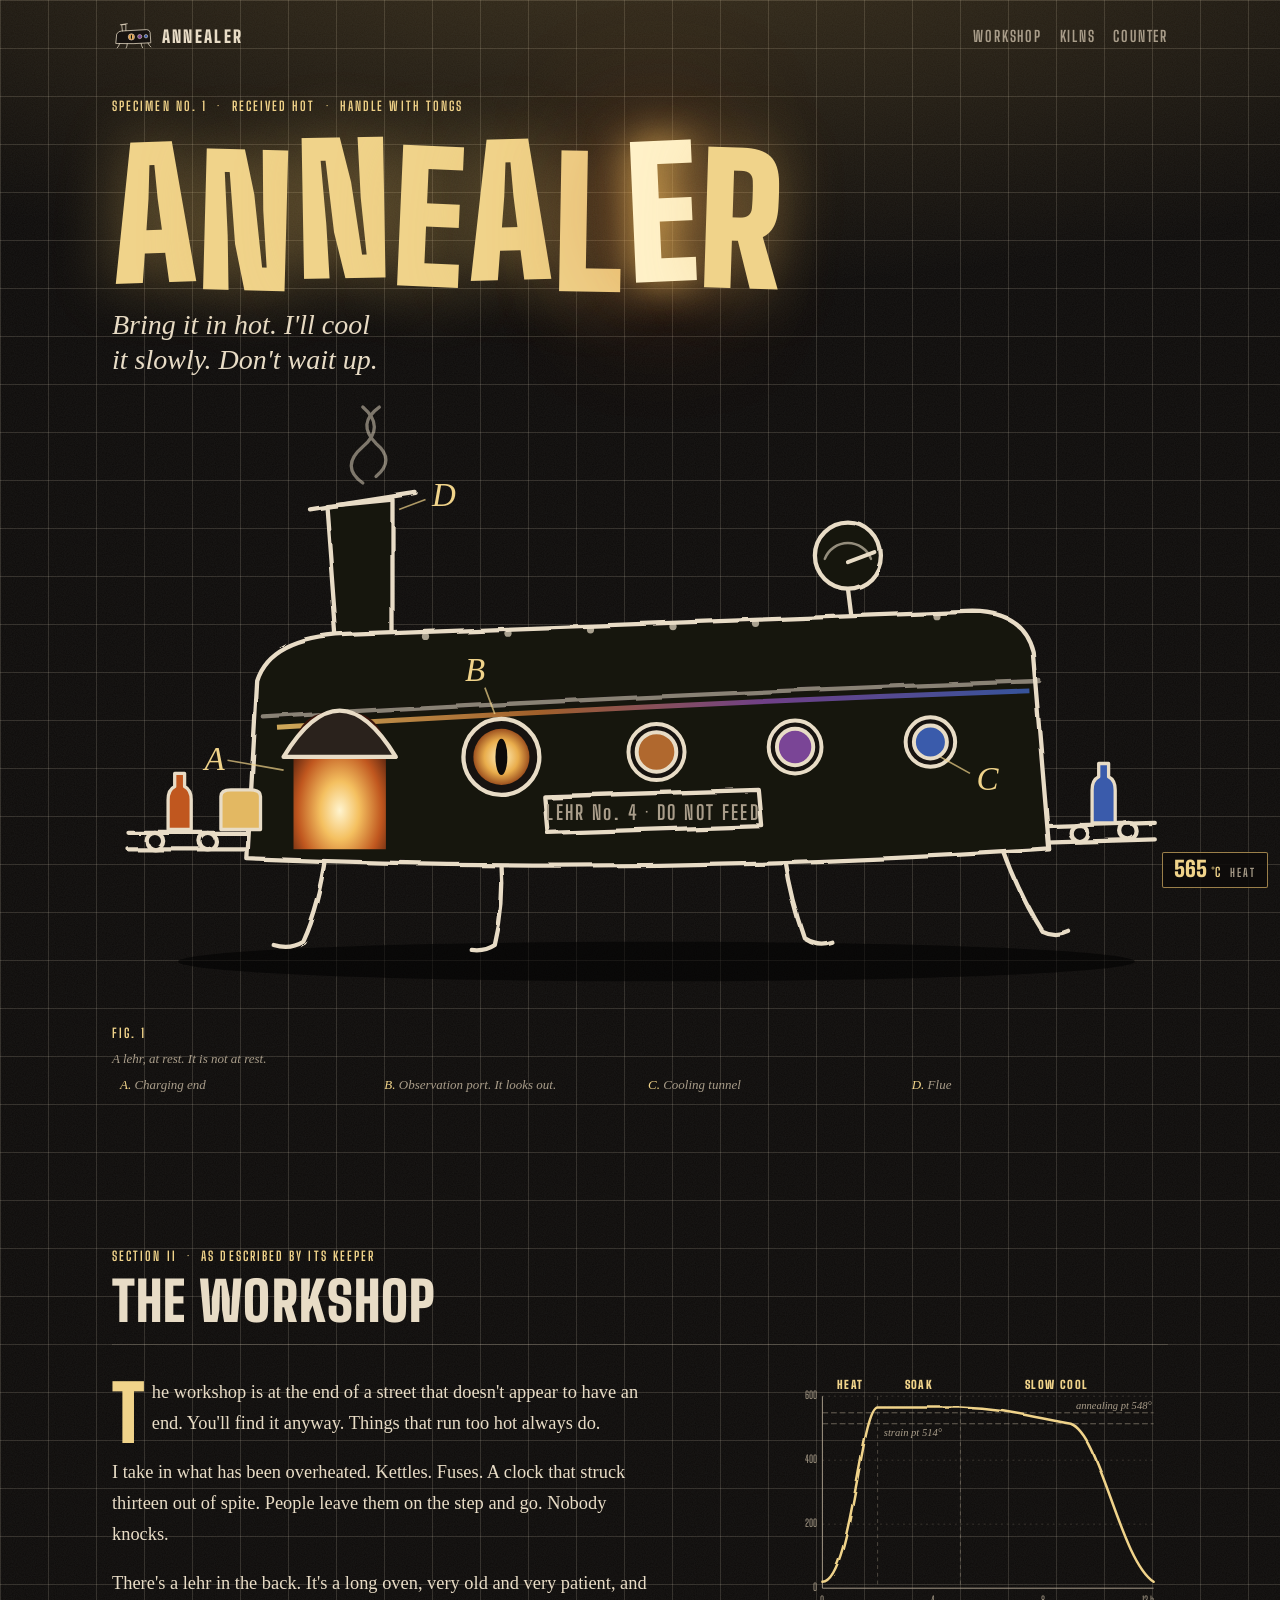
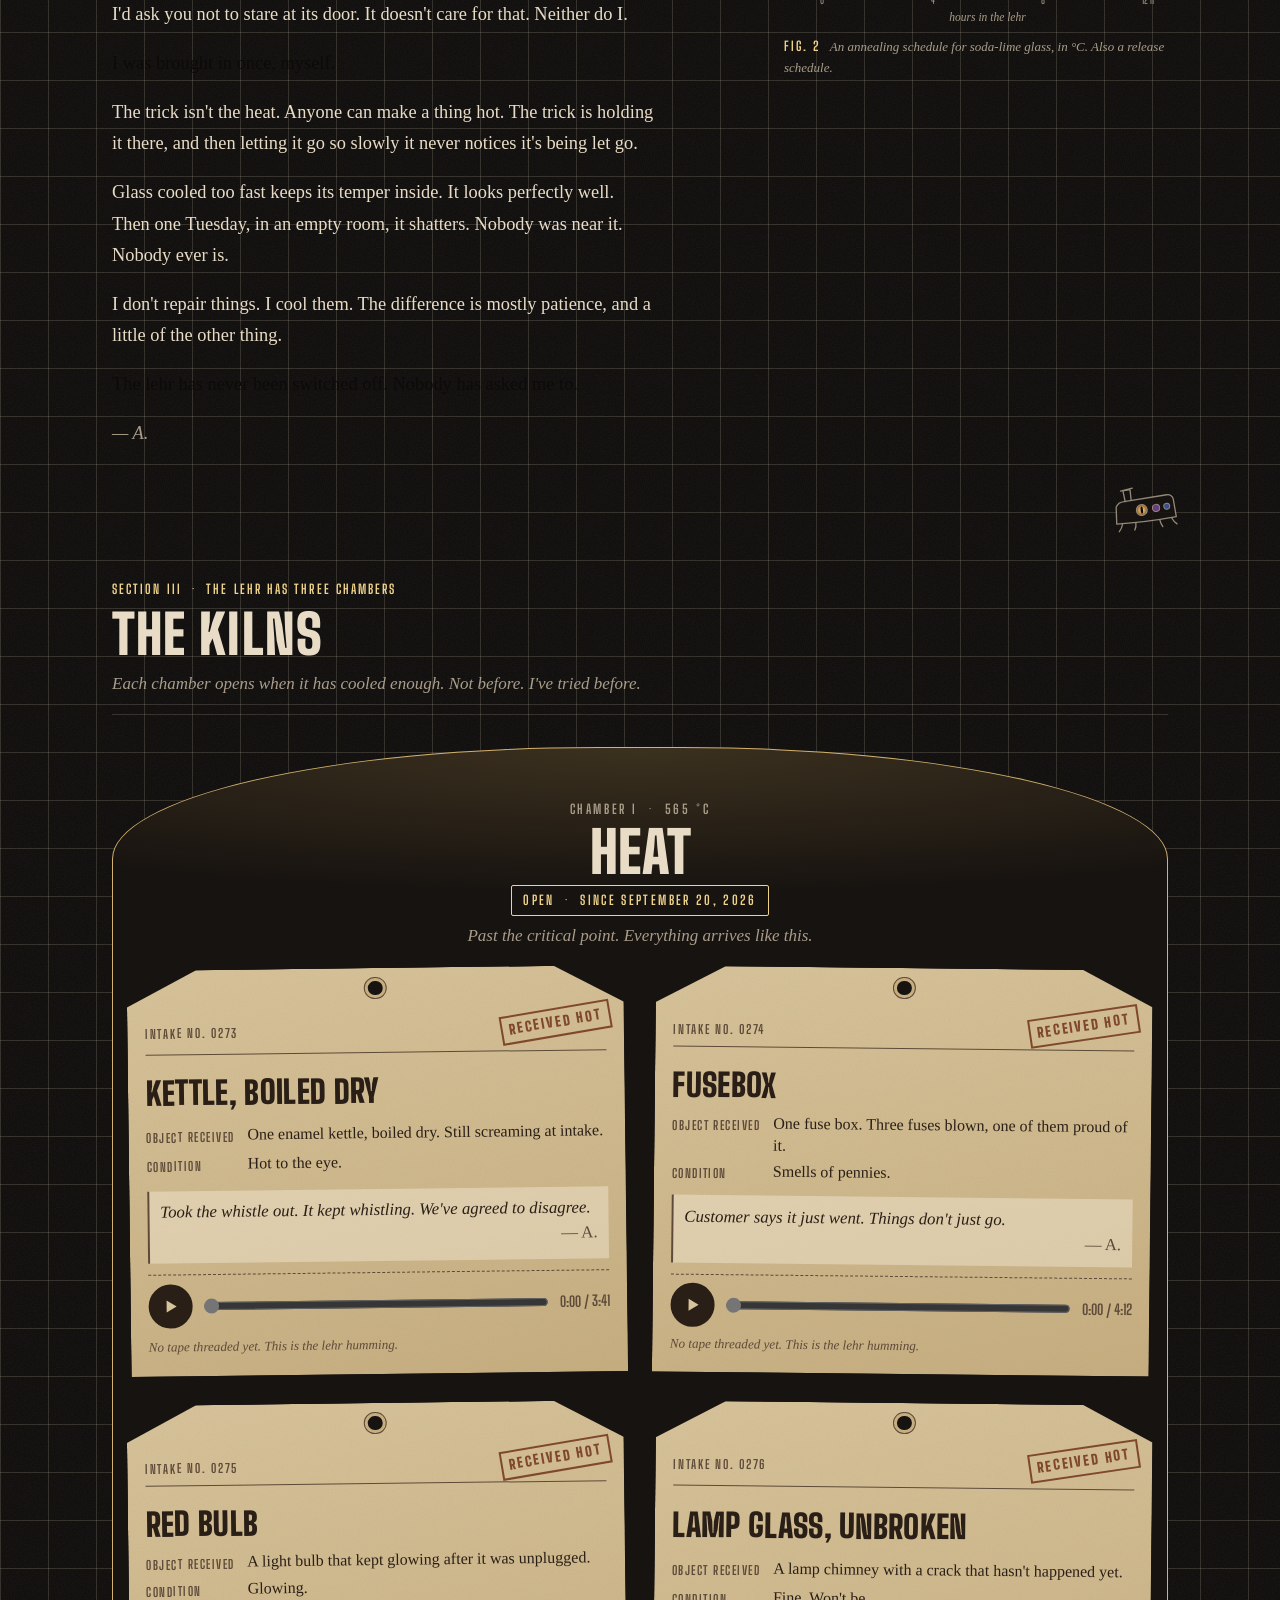
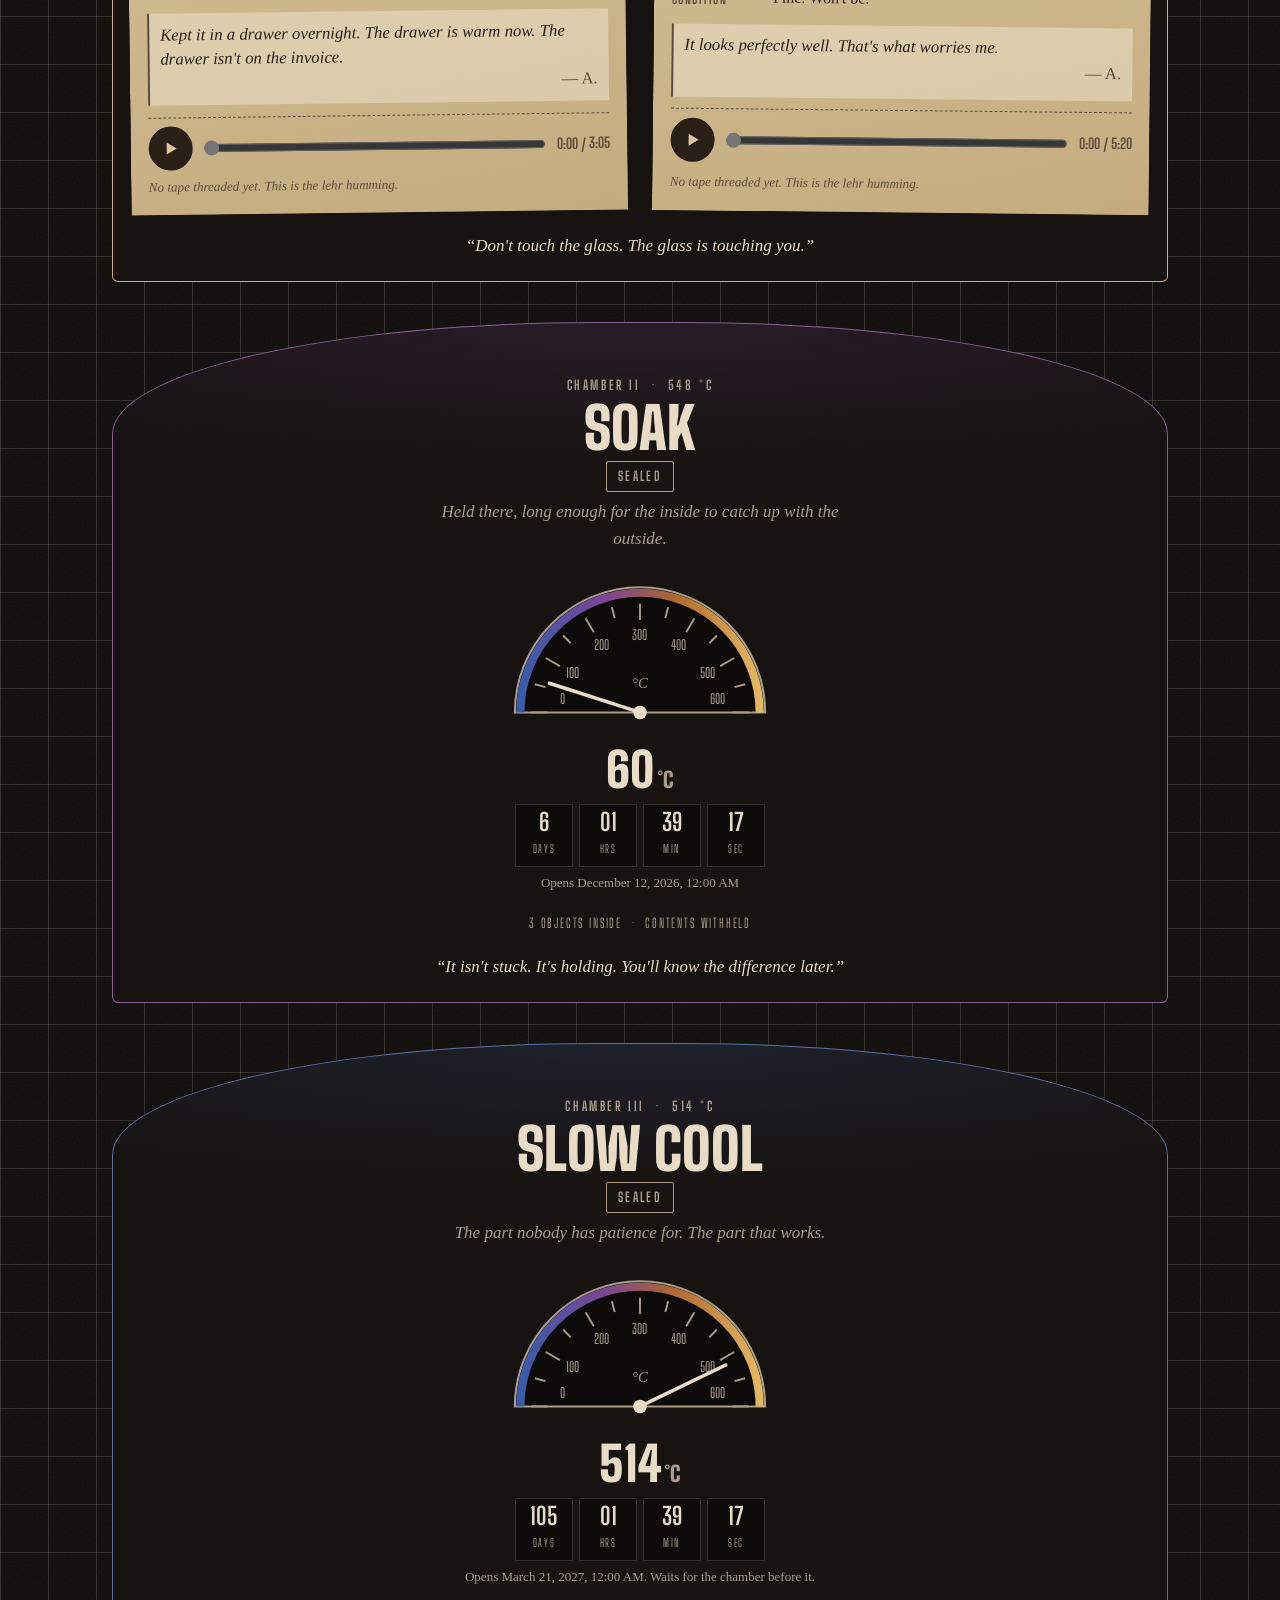
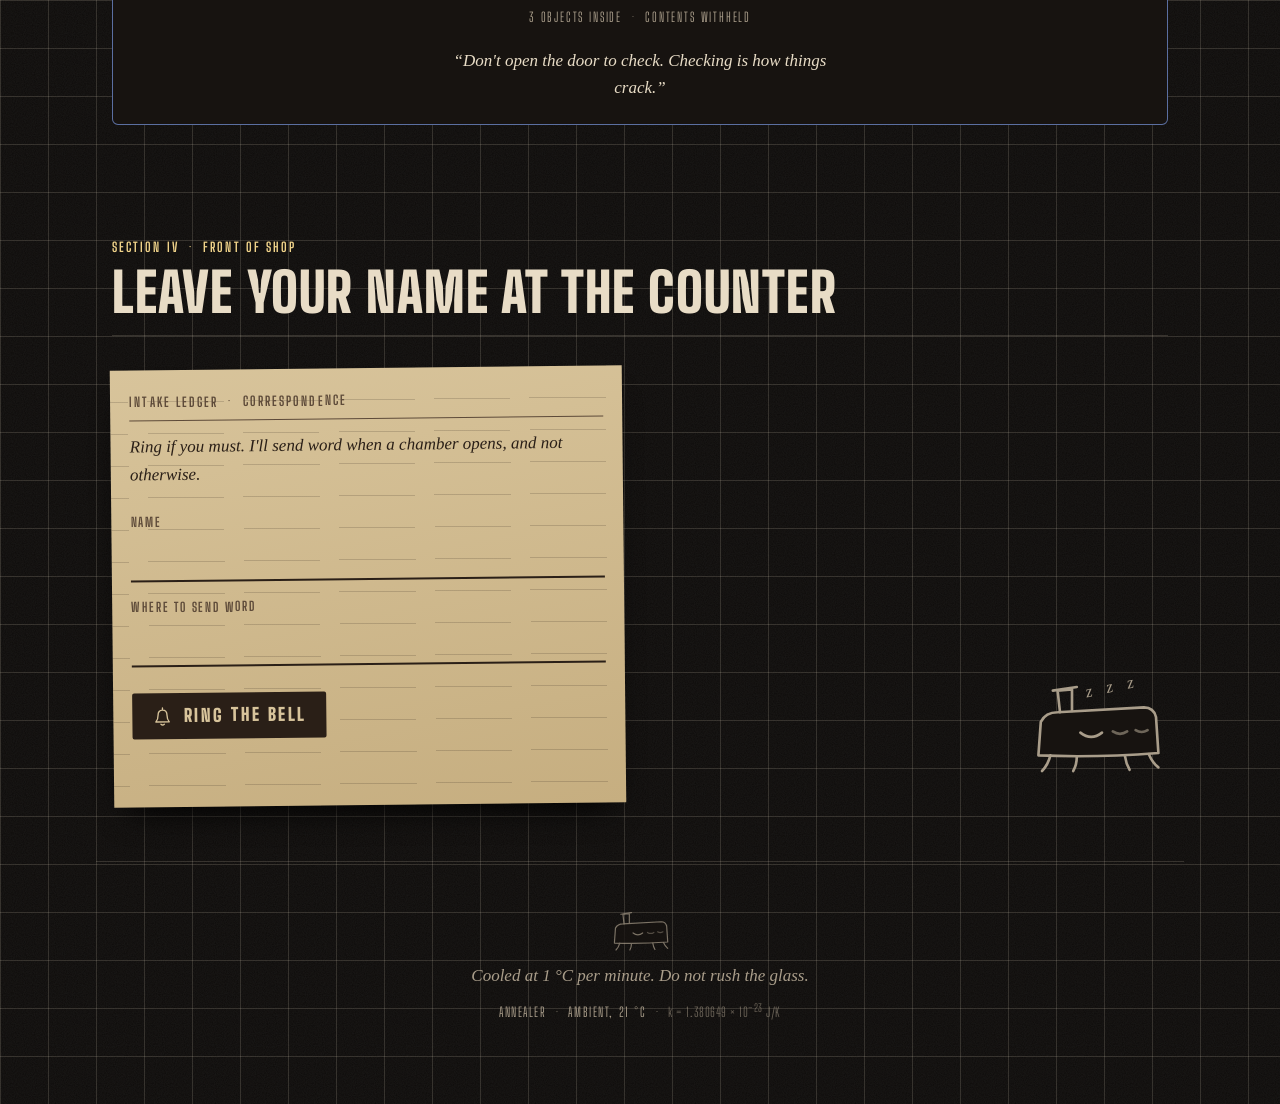
==== index.html @ 4a4ac433 "Build ANNEALER identity and release site prototype Static site: landing with the lehr, Workshop lore" ====
<!doctype html>
<html lang="en">
<head>
<meta charset="utf-8">
<meta name="viewport" content="width=device-width, initial-scale=1, viewport-fit=cover">
<title>ANNEALER</title>
<meta name="claude:viewport-fit-sides" content="cover">
<meta name="description" content="ANNEALER. Overheated things, cooled slowly. Released in three phases: Heat, Soak, Slow Cool.">
<meta name="theme-color" content="#0d0b0a">
<meta property="og:title" content="ANNEALER">
<meta property="og:description" content="Bring it in hot. I'll cool it slowly. Don't wait up.">
<link rel="icon" href="data:image/svg+xml,%3Csvg xmlns='http://www.w3.org/2000/svg' viewBox='0 0 32 32'%3E%3Crect width='32' height='32' rx='6' fill='%230d0b0a'/%3E%3Ccircle cx='16' cy='17' r='9' fill='%23d9ac55'/%3E%3Cellipse cx='16' cy='17' rx='2' ry='6' fill='%230d0b0a'/%3E%3C/svg%3E">
<link rel="preconnect" href="https://fonts.googleapis.com">
<link rel="preconnect" href="https://fonts.gstatic.com" crossorigin>
<link rel="stylesheet" href="https://fonts.googleapis.com/css2?family=Big+Shoulders+Display:wght@500;700;900&family=IM+Fell+English:ital@0;1&display=swap">
<link rel="stylesheet" href="css/site.css">
</head>
<body>
<!--
  You're reading the source. Good. That's the right instinct.
  Everything you can see came out of the lehr. Some of it is still warm.
-->

<!-- Shared drawing materials: the wobble that makes ink look hand-drawn, and the lehr's glow. -->
<svg class="defs" aria-hidden="true" focusable="false">
  <defs>
    <filter id="wobble" x="-5%" y="-5%" width="110%" height="110%">
      <feTurbulence type="fractalNoise" baseFrequency="0.035" numOctaves="2" seed="7" result="n"/>
      <feDisplacementMap in="SourceGraphic" in2="n" scale="3.5"/>
    </filter>
    <radialGradient id="mouthGlow" cx="50%" cy="72%" r="70%">
      <stop offset="0%" stop-color="#fff4cf"/>
      <stop offset="30%" stop-color="#f4c060"/>
      <stop offset="65%" stop-color="#c0571f"/>
      <stop offset="100%" stop-color="#3a140a"/>
    </radialGradient>
    <radialGradient id="eyeGlow" cx="50%" cy="50%" r="55%">
      <stop offset="0%" stop-color="#fff1c2"/>
      <stop offset="55%" stop-color="#e9ad4c"/>
      <stop offset="100%" stop-color="#8a3a14"/>
    </radialGradient>
    <linearGradient id="temperRun" x1="0" x2="1" y1="0" y2="0">
      <stop offset="0%" stop-color="#e3b862"/>
      <stop offset="35%" stop-color="#b0682e"/>
      <stop offset="65%" stop-color="#7a4596"/>
      <stop offset="100%" stop-color="#3a5bab"/>
    </linearGradient>
    <symbol id="lehr-mini" viewBox="0 0 120 80">
      <g fill="none" stroke="currentColor" stroke-width="2.2" stroke-linecap="round" stroke-linejoin="round">
        <path d="M14 34 Q18 26 28 26 L100 22 Q108 22 110 30 L112 60 Q60 64 12 62 Z" fill="#171310"/>
        <path d="M30 26 L28 8 L40 7 L40 25"/>
        <path d="M24 8 L44 5"/>
        <path d="M22 62 q-2 8 -7 13 M44 63 q0 7 -3 12 M84 62 q1 7 4 12 M104 61 q3 7 8 11"/>
      </g>
      <circle class="mini-eye" cx="56" cy="43" r="9" fill="url(#eyeGlow)" stroke="currentColor" stroke-width="2"/>
      <ellipse cx="56" cy="43" rx="2" ry="6" fill="#0d0b0a"/>
      <circle cx="80" cy="42" r="6" fill="#7a4596" stroke="currentColor" stroke-width="1.6"/>
      <circle cx="98" cy="41" r="5" fill="#3a5bab" stroke="currentColor" stroke-width="1.6"/>
    </symbol>
    <symbol id="lehr-asleep" viewBox="0 0 120 80">
      <g fill="none" stroke="currentColor" stroke-width="2.2" stroke-linecap="round" stroke-linejoin="round">
        <path d="M14 34 Q18 26 28 26 L100 22 Q108 22 110 30 L112 60 Q60 64 12 62 Z" fill="#171310"/>
        <path d="M30 26 L28 8 L40 7 L40 25"/>
        <path d="M24 8 L44 5"/>
        <path d="M22 62 q-2 8 -7 13 M44 63 q0 7 -3 12 M84 62 q1 7 4 12 M104 61 q3 7 8 11"/>
        <path d="M47 43 q9 7 18 0"/>
        <path d="M74 42 q6 4 12 0 M93 41 q5 3 10 0" opacity=".6"/>
      </g>
    </symbol>
  </defs>
</svg>

<a class="skip" href="#main">Skip to the workshop floor</a>

<header class="masthead wrap">
  <a class="masthead-mark" href="#top" aria-label="ANNEALER, back to the top">
    <svg viewBox="0 0 120 80" aria-hidden="true"><use href="#lehr-mini"/></svg>
    <span>Annealer</span>
  </a>
  <nav aria-label="Sections">
    <ul>
      <li><a href="#workshop">Workshop</a></li>
      <li><a href="#kilns">Kilns</a></li>
      <li><a href="#counter">Counter</a></li>
    </ul>
  </nav>
</header>

<main id="main">

  <!-- LANDING -->
  <section class="hero wrap" id="top" aria-labelledby="wordmark">
    <p class="specimen">Specimen No. 1 &nbsp;·&nbsp; Received hot &nbsp;·&nbsp; Handle with tongs</p>
    <h1 id="wordmark" class="wordmark" aria-label="ANNEALER"></h1>
    <p class="hero-line narrator" id="hero-line"></p>

    <figure class="lehr-figure">
      <button class="lehr-button" id="lehr" type="button" aria-label="The lehr. Poke it, if you must." aria-describedby="lehr-says">
        <svg class="lehr" viewBox="0 0 640 360" role="img" aria-hidden="true">
          <ellipse cx="330" cy="330" rx="290" ry="12" fill="#000" opacity=".55"/>

          <!-- smoke from the flue -->
          <g class="smoke" fill="none" stroke="currentColor" stroke-width="2" stroke-linecap="round" opacity=".5">
            <path class="puff p1" d="M152 40 q-14 -10 0 -22 q14 -12 0 -24"/>
            <path class="puff p2" d="M160 36 q12 -10 0 -20 q-12 -12 2 -22"/>
          </g>

          <g class="ink" filter="url(#wobble)" fill="none" stroke="currentColor" stroke-width="2.6" stroke-linecap="round" stroke-linejoin="round">
            <!-- legs, crooked, with stove feet -->
            <path d="M130 266 q-4 30 -14 52 q-8 5 -18 2"/>
            <path d="M236 270 q2 26 -4 50 q-6 4 -14 3"/>
            <path d="M408 268 q4 26 12 48 q8 5 16 2"/>
            <path d="M540 262 q10 28 24 50 q8 4 16 0"/>
            <!-- conveyor in and out -->
            <path d="M10 252 L106 252 M10 262 L106 262"/>
            <circle cx="26" cy="257" r="5"/><circle cx="58" cy="257" r="5"/><circle cx="90" cy="257" r="5"/>
            <path d="M566 248 L632 246 M566 258 L632 256"/>
            <circle cx="586" cy="252" r="5"/><circle cx="616" cy="251" r="5"/>
            <!-- flue -->
            <path d="M136 134 L130 54 L170 50 L170 132" fill="#171310"/>
            <path d="M120 56 L184 46"/>
            <!-- body -->
            <path d="M88 160 Q96 134 142 132 L522 118 Q552 118 558 142 L568 262 Q330 278 82 268 Z" fill="#171310"/>
            <path d="M92 182 Q330 168 562 160" opacity=".55"/>
            <!-- pyrometer on its stalk -->
            <path d="M448 120 L446 104"/>
            <circle cx="446" cy="84" r="20" fill="#171310"/>
            <!-- name plate -->
            <path d="M262 230 L392 226 L394 248 L264 252 Z"/>
          </g>

          <!-- cooling run: the lehr's length is a temperature gradient -->
          <path d="M100 188 Q330 174 556 166" stroke="url(#temperRun)" stroke-width="3" fill="none" opacity=".9"/>

          <!-- the mouth (charging end) -->
          <path class="mouth-glow" d="M110 262 L110 206 Q110 178 138 178 Q166 178 166 206 L166 262 Z" fill="url(#mouthGlow)"/>
          <!-- objects riding in, still hot; one riding out, cooled -->
          <g class="riders" stroke="currentColor" stroke-width="2" stroke-linejoin="round">
            <path d="M34 250 L34 232 Q34 226 38 224 L38 216 L44 216 L44 224 Q48 226 48 232 L48 250 Z" fill="#c0571f"/>
            <path d="M66 250 L66 230 Q66 226 72 226 L84 226 Q90 226 90 230 L90 250 Z" fill="#e3b862"/>
            <path d="M594 246 L594 226 Q594 220 598 218 L598 210 L604 210 L604 218 Q608 220 608 226 L608 246 Z" fill="#3a5bab"/>
          </g>
          <!-- the door, hinged like an eyelid -->
          <path class="door" d="M104 206 Q138 150 172 206 Z" fill="#2a221c" stroke="currentColor" stroke-width="2.6" stroke-linejoin="round"/>

          <!-- observation port: the eye -->
          <g class="eye">
            <circle cx="236" cy="206" r="23" fill="#171310" stroke="currentColor" stroke-width="2.6"/>
            <circle cx="236" cy="206" r="17" fill="url(#eyeGlow)" class="eye-glow"/>
            <ellipse class="pupil" cx="236" cy="206" rx="3.6" ry="11" fill="#0d0b0a"/>
            <rect class="lid" x="212" y="182" width="48" height="48" rx="24" fill="#171310"/>
          </g>
          <!-- the cooler ports, down the tunnel -->
          <g stroke="currentColor" stroke-width="2.4">
            <circle cx="330" cy="203" r="17" fill="#171310"/><circle cx="330" cy="203" r="12" fill="#b0682e"/>
            <circle cx="414" cy="200" r="16" fill="#171310"/><circle cx="414" cy="200" r="11" fill="#7a4596"/>
            <circle cx="496" cy="197" r="15" fill="#171310"/><circle cx="496" cy="197" r="10" fill="#3a5bab"/>
          </g>
          <!-- pyrometer needle -->
          <g stroke="currentColor" stroke-linecap="round">
            <path d="M432 86 A15 15 0 0 1 460 86" fill="none" stroke-width="1.5" opacity=".6"/>
            <line class="pyro-needle" x1="446" y1="88" x2="456" y2="74" stroke-width="2.4"/>
          </g>
          <!-- rivets -->
          <g fill="currentColor" opacity=".7">
            <circle cx="190" cy="133" r="2.2"/><circle cx="240" cy="131" r="2.2"/><circle cx="290" cy="129" r="2.2"/>
            <circle cx="340" cy="127" r="2.2"/><circle cx="390" cy="125" r="2.2"/><circle cx="500" cy="121" r="2.2"/>
          </g>
          <text x="328" y="244" class="plate" text-anchor="middle">LEHR No. 4 · DO NOT FEED</text>

          <!-- figure letters, as in the manual -->
          <g class="fig-letters">
            <text x="56" y="214">A</text>
            <line x1="70" y1="208" x2="104" y2="214"/>
            <text x="214" y="160">B</text>
            <line x1="226" y1="164" x2="232" y2="180"/>
            <text x="524" y="226">C</text>
            <line x1="520" y1="216" x2="502" y2="206"/>
            <text x="194" y="54">D</text>
            <line x1="190" y1="50" x2="174" y2="56"/>
          </g>
        </svg>
      </button>
      <figcaption>
        <span class="fig-no">Fig. 1</span> A lehr, at rest. It is not at rest.
        <ol class="legend" type="A">
          <li>Charging end</li>
          <li>Observation port. It looks out.</li>
          <li>Cooling tunnel</li>
          <li>Flue</li>
        </ol>
      </figcaption>
      <p class="lehr-says narrator" id="lehr-says" aria-live="polite"></p>
    </figure>
  </section>

  <!-- THE WORKSHOP -->
  <section class="workshop wrap" id="workshop" aria-labelledby="workshop-title">
    <header class="section-head">
      <p class="eyebrow">Section II &nbsp;·&nbsp; As described by its keeper</p>
      <h2 id="workshop-title">The Workshop</h2>
    </header>
    <div class="workshop-grid">
      <div class="lore narrator" id="lore"></div>
      <figure class="schedule">
        <svg viewBox="0 0 400 260" role="img" aria-labelledby="schedule-cap">
          <g class="grid">
            <line x1="40" y1="220" x2="385" y2="220"/>
            <line x1="40" y1="20" x2="40" y2="220"/>
            <line x1="40" y1="153.3" x2="385" y2="153.3" class="faint"/>
            <line x1="40" y1="86.7" x2="385" y2="86.7" class="faint"/>
            <line x1="40" y1="20" x2="385" y2="20" class="faint"/>
            <line x1="97.5" y1="20" x2="97.5" y2="220" class="zone"/>
            <line x1="183.75" y1="20" x2="183.75" y2="220" class="zone"/>
          </g>
          <g class="ticks">
            <text x="34" y="223" text-anchor="end">0</text>
            <text x="34" y="156" text-anchor="end">200</text>
            <text x="34" y="90" text-anchor="end">400</text>
            <text x="34" y="23" text-anchor="end">600</text>
            <text x="40" y="236" text-anchor="middle">0</text>
            <text x="155" y="236" text-anchor="middle">4</text>
            <text x="270" y="236" text-anchor="middle">8</text>
            <text x="385" y="236" text-anchor="end">12 h</text>
            <text x="212" y="254" text-anchor="middle" class="axis">hours in the lehr</text>
          </g>
          <g class="marks">
            <line x1="40" y1="37.3" x2="385" y2="37.3"/>
            <line x1="40" y1="48.7" x2="385" y2="48.7"/>
          </g>
          <text x="383" y="33" text-anchor="end" class="mark-label">annealing pt 548°</text>
          <text x="104" y="61" class="mark-label">strain pt 514°</text>
          <path class="curve" d="M40 213.3 C70 213 80 32 97.5 31.7 L183.75 31.7 C230 33 260 42 298.75 48.7 C330 60 350 190 385 213.3"/>
          <g class="zones">
            <text x="69" y="13" text-anchor="middle">HEAT</text>
            <text x="140.6" y="13" text-anchor="middle">SOAK</text>
            <text x="284" y="13" text-anchor="middle">SLOW COOL</text>
          </g>
        </svg>
        <figcaption id="schedule-cap"><span class="fig-no">Fig. 2</span> An annealing schedule for soda-lime glass, in °C. Also a release schedule.</figcaption>
      </figure>
    </div>
    <svg class="peeker" viewBox="0 0 120 80" aria-hidden="true"><use href="#lehr-mini"/></svg>
  </section>

  <!-- THE KILNS (releases) -->
  <section class="kilns wrap" id="kilns" aria-labelledby="kilns-title">
    <header class="section-head">
      <p class="eyebrow">Section III &nbsp;·&nbsp; The lehr has three chambers</p>
      <h2 id="kilns-title">The Kilns</h2>
      <p class="section-lede narrator">Each chamber opens when it has cooled enough. Not before. I've tried before.</p>
    </header>
    <div class="chambers" id="chambers"></div>
  </section>

  <!-- THE COUNTER (mailing list) -->
  <section class="counter wrap" id="counter" aria-labelledby="counter-title">
    <header class="section-head">
      <p class="eyebrow">Section IV &nbsp;·&nbsp; Front of shop</p>
      <h2 id="counter-title">Leave your name at the counter</h2>
    </header>
    <div class="counter-grid">
      <form class="ledger" id="ledger" novalidate>
        <p class="ledger-head">Intake Ledger &nbsp;·&nbsp; Correspondence</p>
        <p class="ledger-intro narrator" id="counter-intro"></p>
        <label for="ledger-name">Name</label>
        <input id="ledger-name" name="name" type="text" autocomplete="name" maxlength="80" required>
        <label for="ledger-email">Where to send word</label>
        <input id="ledger-email" name="email" type="email" autocomplete="email" inputmode="email" maxlength="160" required>
        <button class="bell" type="submit" id="ledger-submit">
          <svg viewBox="0 0 40 40" aria-hidden="true"><path d="M8 30 L32 30 Q28 26 28 18 Q28 9 20 9 Q12 9 12 18 Q12 26 8 30 Z M20 9 L20 5 M17 34 Q20 37 23 34" fill="none" stroke="currentColor" stroke-width="2.4" stroke-linecap="round" stroke-linejoin="round"/></svg>
          <span id="ledger-button-label">Ring the bell</span>
        </button>
        <p class="ledger-reply narrator" id="ledger-reply" role="status" aria-live="polite"></p>
      </form>
      <figure class="counter-lehr" aria-hidden="true">
        <svg viewBox="0 0 120 80"><use href="#lehr-asleep"/></svg>
        <p class="zzz">z z z</p>
      </figure>
    </div>
  </section>
</main>

<footer class="foot wrap">
  <svg class="foot-lehr" viewBox="0 0 120 80" aria-hidden="true"><use href="#lehr-asleep"/></svg>
  <p class="foot-line narrator" id="foot-line"></p>
  <p class="foot-small">
    ANNEALER &nbsp;·&nbsp; Ambient, <span id="ambient">21</span>&nbsp;°C &nbsp;·&nbsp;
    <button class="boltzmann" id="boltzmann" type="button" aria-label="A constant. Press to see what it's for.">k = 1.380649 × 10<sup>−23</sup> J/K</button>
  </p>
</footer>

<!-- Pyrometer: reads the page's temperature as it cools -->
<div class="pyrometer" id="pyrometer" aria-hidden="true">
  <span class="pyro-temp" id="pyro-temp">565</span><span class="pyro-unit">°C</span>
  <span class="pyro-phase" id="pyro-phase">Heat</span>
</div>

<!-- The tangled note (hidden until someone presses the constant) -->
<section class="tangle" id="tangle" hidden aria-labelledby="tangle-title">
  <div class="tangle-card">
    <p class="eyebrow">Fig. ∞ &nbsp;·&nbsp; Found in a drawer</p>
    <h2 id="tangle-title">A note, tangled</h2>
    <p class="tangle-letters" id="tangle-letters" aria-live="off"></p>
    <p class="tangle-readout" id="tangle-readout">T = 4.00 &nbsp;·&nbsp; wrong letters: —</p>
    <div class="tangle-actions">
      <button type="button" id="tangle-run">Lower the temperature</button>
      <button type="button" id="tangle-close" class="quiet">Put it back</button>
    </div>
    <p class="tangle-after narrator" id="tangle-after" hidden>
      Swap two letters. Keep it if it's better. Sometimes keep it anyway, if it's still hot enough not to know better. Cool a little. Repeat.
      Mathematicians call this simulated annealing (Kirkpatrick, Gelatt &amp; Vecchi, 1983). I call it Tuesday.
    </p>
  </div>
</section>

<noscript><p class="noscript wrap">The lehr needs JavaScript to light. The rest of the shop is dark without it.</p></noscript>

<script src="js/data.js"></script>
<script src="js/main.js"></script>
</body>
</html>
---- css/site.css ----
/*
  ANNEALER
  Layout: one long annealing run. The page enters hot at the top and cools
  as you scroll; JS slides --temper through steel's temper colours.
  Look: a 1940s metallurgy manual, defaced in storybook ink.
  Single dark theme by choice: the workshop has no daylight.
*/
:root {
  color-scheme: dark;

  /* soot and paper */
  --soot: #0d0b0a;
  --soot-2: #171310;
  --soot-3: #221c17;
  --bone: #e8dcc6;
  --bone-dim: #a99d8a;
  --rule: rgba(232, 220, 198, 0.16);
  --manila: #d8c49b;
  --manila-deep: #c6ae80;
  --tag-ink: #2a1f17;
  --tag-ink-dim: #5d4a39;

  /* steel temper colours, hot to cool */
  --straw: #e3b862;
  --bronze: #b0682e;
  --purple: #7a4596;
  --blue: #3a5bab;
  --pale-blue: #86a2c9;

  /* the live temper, set by JS from scroll. --temper fills; --temper-ink is text-safe */
  --temper: var(--straw);
  --temper-ink: #f0d38a;

  /* type */
  --font-ind: "Big Shoulders Display", "Oswald", "Arial Narrow", "Roboto Condensed", Impact, sans-serif;
  --font-narr: "IM Fell English", "Iowan Old Style", "Palatino Linotype", Georgia, serif;

  --step--1: 0.8125rem;
  --step-0: 1.0625rem;
  --step-1: 1.3rem;
  --step-2: 1.75rem;
  --step-3: clamp(2.2rem, 7vw, 3.4rem);
  --step-hero: clamp(4.2rem, 21vw, 11rem);

  --measure: 34rem;
}

* { box-sizing: border-box; }
[hidden] { display: none !important; }

html { scroll-behavior: smooth; -webkit-text-size-adjust: 100%; }

body {
  margin: 0;
  background-color: var(--soot);
  /* etched grid of the manual, plus soot grain */
  background-image:
    radial-gradient(120% 60% at 50% -10%, color-mix(in srgb, var(--temper) 22%, transparent), transparent 70%),
    linear-gradient(var(--rule) 1px, transparent 1px),
    linear-gradient(90deg, var(--rule) 1px, transparent 1px),
    url("data:image/svg+xml,%3Csvg xmlns='http://www.w3.org/2000/svg' width='160' height='160'%3E%3Cfilter id='g'%3E%3CfeTurbulence type='fractalNoise' baseFrequency='.9' numOctaves='2' stitchTiles='stitch'/%3E%3CfeColorMatrix values='0 0 0 0 0.9 0 0 0 0 0.85 0 0 0 0 0.75 0 0 0 .06 0'/%3E%3C/filter%3E%3Crect width='160' height='160' filter='url(%23g)'/%3E%3C/svg%3E");
  background-size: 100% 100vh, 48px 48px, 48px 48px, 160px 160px;
  background-attachment: fixed, scroll, scroll, scroll;
  color: var(--bone);
  font-family: var(--font-narr);
  font-size: var(--step-0);
  line-height: 1.6;
  overflow-x: hidden;
}

.defs { position: absolute; width: 0; height: 0; overflow: hidden; }

.wrap {
  width: 100%;
  max-width: 68rem;
  margin-inline: auto;
  padding-left: max(16px, env(safe-area-inset-left, 0px));
  padding-right: max(16px, env(safe-area-inset-right, 0px));
}

a { color: var(--temper-ink); text-underline-offset: 0.2em; }

:focus-visible {
  outline: 2px dashed var(--temper-ink);
  outline-offset: 3px;
}

.skip {
  position: absolute;
  left: 16px;
  top: -4rem;
  z-index: 50;
  background: var(--bone);
  color: var(--soot);
  padding: 0.5rem 0.8rem;
  font-family: var(--font-ind);
  text-transform: uppercase;
  letter-spacing: 0.08em;
}
.skip:focus { top: calc(env(safe-area-inset-top, 0px) + 12px); }

/* ---------- shared type ---------- */

.narrator { font-family: var(--font-narr); }

h1, h2, h3, h4 { font-family: var(--font-ind); font-weight: 900; line-height: 0.95; text-wrap: balance; margin: 0; }

h2 {
  font-size: var(--step-3);
  text-transform: uppercase;
  letter-spacing: 0.02em;
  color: var(--bone);
}

.eyebrow, .specimen, .fig-no, .ledger-head {
  font-family: var(--font-ind);
  font-weight: 700;
  font-size: var(--step--1);
  text-transform: uppercase;
  letter-spacing: 0.16em;
  color: var(--temper-ink);
  margin: 0;
}

.section-head {
  display: grid;
  gap: 0.6rem;
  padding-bottom: 1rem;
  border-bottom: 1px solid var(--rule);
}
.section-lede { margin: 0; max-width: var(--measure); color: var(--bone-dim); font-style: italic; }

section { padding-block: 3.5rem; }

/* ---------- masthead ---------- */

.masthead {
  display: flex;
  align-items: center;
  justify-content: space-between;
  gap: 1rem;
  padding-block: 0.9rem;
}
.masthead-mark {
  display: flex;
  align-items: center;
  gap: 0.5rem;
  color: var(--bone);
  text-decoration: none;
  font-family: var(--font-ind);
  font-weight: 900;
  text-transform: uppercase;
  letter-spacing: 0.14em;
}
.masthead-mark svg { width: 2.6rem; height: auto; color: var(--bone); }
.masthead ul { display: flex; gap: 1.1rem; list-style: none; margin: 0; padding: 0; }
.masthead nav a {
  font-family: var(--font-ind);
  font-weight: 700;
  font-size: 0.95rem;
  text-transform: uppercase;
  letter-spacing: 0.12em;
  color: var(--bone-dim);
  text-decoration: none;
  padding-block: 0.6rem;
  display: inline-block;
}
.masthead nav a:hover { color: var(--temper-ink); }
@media (max-width: 380px) {
  .masthead-mark span { display: none; }
}

/* ---------- landing ---------- */

.hero { padding-block: 1.5rem 3rem; display: grid; gap: 1rem; }

.wordmark {
  font-size: var(--step-hero);
  letter-spacing: 0.01em;
  color: var(--temper-ink);
  display: flex;
  flex-wrap: nowrap;
  line-height: 0.85;
  margin-top: 0.5rem;
  text-shadow: 0 0 0.35em color-mix(in srgb, var(--temper) 45%, transparent);
}
.wordmark span { display: inline-block; transform: translateY(var(--dy, 0)) rotate(var(--r, 0deg)); }
/* one letter never quite cools */
.wordmark .hot { color: #fff1c8; text-shadow: 0 0 0.25em #f4c060, 0 0 0.7em #c0571f; }

/* page-load: the name is pulled out white-hot, then cools to the page's temper */
@media (prefers-reduced-motion: no-preference) {
  .wordmark span { animation: quench 2.8s cubic-bezier(.2,.6,.2,1) both; animation-delay: calc(var(--i) * 70ms); }
  @keyframes quench {
    0% { color: #fffbe8; text-shadow: 0 0 0.4em #fff4cf, 0 0 1em #f4c060; }
    40% { color: #f6cf7a; text-shadow: 0 0 0.35em #e3b862; }
  }
}

.hero-line {
  font-size: var(--step-2);
  font-style: italic;
  line-height: 1.25;
  max-width: 24ch;
  margin: 0;
  text-wrap: balance;
}

.lehr-figure { margin: 1.5rem 0 0; display: grid; gap: 0.75rem; }
.lehr-button {
  all: unset;
  display: block;
  cursor: pointer;
  border-radius: 8px;
  -webkit-tap-highlight-color: transparent;
}
.lehr-button:focus-visible { outline: 2px dashed var(--temper-ink); outline-offset: 6px; }
.lehr { width: 100%; height: auto; max-width: 100%; color: var(--bone); overflow: visible; display: block; }
.lehr .plate { font-family: var(--font-ind); font-weight: 700; font-size: 12px; letter-spacing: 0.12em; fill: var(--bone-dim); }
.lehr .fig-letters text { font-family: var(--font-narr); font-style: italic; font-size: 20px; fill: var(--temper-ink); }
.lehr .fig-letters line { stroke: var(--temper-ink); stroke-width: 1; opacity: 0.7; }

.lehr .lid { transform-box: fill-box; transform-origin: 50% 0; transform: scaleY(0); }
.lehr .pupil { transition: transform 0.25s ease-out; }
.lehr .door { transform-box: fill-box; transform-origin: 50% 0; transition: transform 0.6s cubic-bezier(.3,1.6,.5,1); }
.lehr-button.awake .door { transform: translateY(-26px) rotate(-8deg); }
.lehr-button.awake .eye-glow, .lehr-button.awake .mouth-glow { filter: brightness(1.35) saturate(1.2); }
.lehr-button.blink .lid { animation: blink 0.32s ease-in-out; }
@keyframes blink { 50% { transform: scaleY(1); } }
.lehr-button.jolt .lehr { animation: jolt 0.35s ease-out; }
@keyframes jolt { 30% { transform: rotate(-0.8deg) translateY(-3px); } 70% { transform: rotate(0.5deg); } }
.pyro-needle { transform-box: view-box; transform-origin: 446px 88px; transition: transform 0.8s ease; }

@media (prefers-reduced-motion: no-preference) {
  .mouth-glow, .eye-glow { animation: flicker 3.4s steps(1) infinite; }
  @keyframes flicker {
    0% { opacity: 1; } 18% { opacity: 0.86; } 22% { opacity: 1; } 47% { opacity: 0.92; }
    53% { opacity: 1; } 78% { opacity: 0.84; } 80% { opacity: 1; }
  }
  .puff { animation: rise 5s ease-in infinite; }
  .puff.p2 { animation-delay: 2.5s; }
  @keyframes rise {
    0% { transform: translateY(14px); opacity: 0; }
    30% { opacity: 1; }
    100% { transform: translate(8px, -30px); opacity: 0; }
  }
  .lehr-button:hover .lehr { animation: shiver 0.6s ease-in-out; }
  @keyframes shiver { 25% { transform: rotate(0.3deg); } 75% { transform: rotate(-0.3deg); } }
}

.lehr-figure figcaption {
  font-size: var(--step--1);
  color: var(--bone-dim);
  font-style: italic;
  display: grid;
  gap: 0.35rem;
}
.fig-no { margin-right: 0.4em; font-style: normal; }
.legend {
  margin: 0;
  padding-left: 1.4rem;
  display: grid;
  grid-template-columns: repeat(auto-fit, minmax(10rem, 1fr));
  column-gap: 1.5rem;
}
.legend li::marker { font-family: var(--font-narr); color: var(--temper-ink); }

.lehr-says {
  min-height: 1.6em;
  margin: 0;
  font-style: italic;
  font-size: var(--step-1);
  color: var(--temper-ink);
}

/* ---------- workshop ---------- */

.workshop { position: relative; }
.workshop-grid {
  display: grid;
  gap: 2.5rem;
  margin-top: 2rem;
}
@media (min-width: 52rem) {
  .workshop-grid { grid-template-columns: minmax(0, 1fr) minmax(0, 24rem); align-items: start; }
}
.lore { max-width: var(--measure); min-width: 0; font-size: 1.15rem; line-height: 1.7; }
.lore p { margin: 0 0 1.1rem; }
.lore p:first-child::first-letter {
  font-family: var(--font-ind);
  font-weight: 900;
  float: left;
  font-size: 4.2em;
  line-height: 0.8;
  margin: 0.08em 0.1em 0 0;
  color: var(--temper-ink);
}
.lore .signoff { font-style: italic; color: var(--bone-dim); }

/* invisible ink: same colour as the soot until a reader highlights it */
.lore .ink { color: var(--soot); text-shadow: none; }
.lore .ink::selection { color: var(--temper-ink); background: var(--soot-3); }
.lore ::selection { background: color-mix(in srgb, var(--temper) 45%, transparent); color: var(--bone); }

.schedule { margin: 0; min-width: 0; display: grid; gap: 0.6rem; }
.schedule svg { width: 100%; height: auto; display: block; }
.schedule .grid line { stroke: var(--bone-dim); stroke-width: 1; }
.schedule .grid .faint { opacity: 0.25; stroke-dasharray: 2 4; }
.schedule .grid .zone { opacity: 0.4; stroke-dasharray: 4 4; }
.schedule .ticks text { font-family: var(--font-ind); font-weight: 500; font-size: 11px; fill: var(--bone-dim); font-variant-numeric: tabular-nums; }
.schedule .ticks .axis { font-family: var(--font-narr); font-style: italic; font-size: 12px; }
.schedule .marks line { stroke: var(--bone-dim); stroke-width: 1; stroke-dasharray: 6 3; opacity: 0.6; }
.schedule .mark-label { font-family: var(--font-narr); font-style: italic; font-size: 11px; fill: var(--bone-dim); }
.schedule .curve { fill: none; stroke: var(--temper-ink); stroke-width: 2.6; stroke-linecap: round; filter: url(#wobble); }
.schedule .zones text { font-family: var(--font-ind); font-weight: 900; font-size: 12px; letter-spacing: 0.12em; fill: var(--temper-ink); }
.schedule figcaption { font-size: var(--step--1); color: var(--bone-dim); font-style: italic; }

.peeker {
  position: absolute;
  right: max(4px, env(safe-area-inset-right, 0px));
  bottom: -0.6rem;
  width: 4.5rem;
  color: var(--bone-dim);
  transform: rotate(-6deg);
  opacity: 0.85;
}

/* ---------- kilns ---------- */

.chambers { display: grid; gap: 2.5rem; margin-top: 2rem; }

.chamber {
  --c: var(--straw);
  border: 1.5px solid color-mix(in srgb, var(--c) 70%, var(--bone-dim));
  border-radius: 46% 46% 6px 6px / 7rem 7rem 6px 6px;
  background:
    radial-gradient(90% 9rem at 50% 0, color-mix(in srgb, var(--c) 18%, transparent), transparent),
    var(--soot-2);
  padding: 3.2rem 1rem 1.4rem;
  display: grid;
  gap: 1.2rem;
  min-width: 0;
}
.chamber[data-phase="heat"] { --c: var(--straw); }
.chamber[data-phase="soak"] { --c: var(--purple); }
.chamber[data-phase="cool"] { --c: var(--blue); }

.chamber-head { text-align: center; display: grid; gap: 0.35rem; justify-items: center; }
.chamber-no { font-family: var(--font-ind); font-weight: 700; font-size: var(--step--1); letter-spacing: 0.2em; text-transform: uppercase; color: var(--bone-dim); margin: 0; }
.chamber h3 { font-size: clamp(2.4rem, 11vw, 3.6rem); text-transform: uppercase; color: var(--bone); }
.chamber-summary { margin: 0; max-width: 28rem; color: var(--bone-dim); font-style: italic; }
.chamber-status {
  font-family: var(--font-ind);
  font-weight: 700;
  font-size: var(--step--1);
  letter-spacing: 0.18em;
  text-transform: uppercase;
  padding: 0.25rem 0.7rem;
  border: 1px solid currentColor;
  border-radius: 2px;
  margin: 0;
}
.chamber.is-open .chamber-status { color: var(--temper-ink); }
.chamber.is-sealed .chamber-status { color: var(--bone-dim); }

/* the gauge on a sealed chamber */
.gauge { display: grid; justify-items: center; gap: 0.4rem; }
.gauge svg { width: min(100%, 17rem); height: auto; display: block; }
.gauge .dial-face { fill: var(--soot); stroke: var(--bone-dim); stroke-width: 1.5; }
.gauge .tick { stroke: var(--bone-dim); stroke-width: 1.4; }
.gauge .tick-label { font-family: var(--font-ind); font-weight: 500; font-size: 10px; fill: var(--bone-dim); }
.gauge .band { fill: none; stroke-width: 6; }
.gauge .needle { stroke: var(--bone); stroke-width: 2.6; stroke-linecap: round; transform-origin: 100px 104px; transition: transform 1s ease; }
.gauge .hub { fill: var(--bone); }
.gauge .glyph { font-family: var(--font-narr); font-style: italic; font-size: 11px; fill: var(--bone-dim); }
.gauge-temp {
  font-family: var(--font-ind);
  font-weight: 900;
  font-size: 3rem;
  line-height: 1;
  font-variant-numeric: tabular-nums;
  color: var(--bone);
  margin: 0;
}
.gauge-temp small { font-size: 0.45em; color: var(--bone-dim); margin-left: 0.1em; }
.countdown {
  display: grid;
  grid-template-columns: repeat(4, minmax(0, 3.6rem));
  gap: 0.4rem;
  margin: 0.2rem 0 0;
  padding: 0;
  list-style: none;
  text-align: center;
}
.countdown li { border: 1px solid var(--rule); padding: 0.35rem 0 0.25rem; background: var(--soot); }
.countdown b { display: block; font-family: var(--font-ind); font-weight: 700; font-size: 1.5rem; line-height: 1; font-variant-numeric: tabular-nums; }
.countdown span { font-family: var(--font-ind); font-size: 0.7rem; letter-spacing: 0.14em; text-transform: uppercase; color: var(--bone-dim); }
.gauge-date { margin: 0; font-size: var(--step--1); color: var(--bone-dim); text-align: center; }
.gauge-note { margin: 0; text-align: center; font-style: italic; max-width: 26rem; justify-self: center; }
.sealed-count { margin: 0; text-align: center; font-family: var(--font-ind); letter-spacing: 0.14em; text-transform: uppercase; font-size: var(--step--1); color: var(--bone-dim); }

/* repair intake tags */
.tags { display: grid; gap: 1.8rem; padding: 0; margin: 0; list-style: none; }
@media (min-width: 44rem) { .tags { grid-template-columns: repeat(2, minmax(0, 1fr)); } }

.tag {
  position: relative;
  background:
    url("data:image/svg+xml,%3Csvg xmlns='http://www.w3.org/2000/svg' width='120' height='120'%3E%3Cfilter id='p'%3E%3CfeTurbulence type='fractalNoise' baseFrequency='.7' numOctaves='3'/%3E%3CfeColorMatrix values='0 0 0 0 0.35 0 0 0 0 0.25 0 0 0 0 0.15 0 0 0 .12 0'/%3E%3C/filter%3E%3Crect width='120' height='120' filter='url(%23p)'/%3E%3C/svg%3E"),
    linear-gradient(170deg, var(--manila), var(--manila-deep));
  color: var(--tag-ink);
  clip-path: polygon(14% 0, 86% 0, 100% 9%, 100% 100%, 0 100%, 0 9%);
  padding: 2.6rem 1.1rem 1.1rem;
  display: grid;
  gap: 0.7rem;
  transform: rotate(var(--tilt, 0deg));
  min-width: 0;
}
.tag:nth-child(odd) { --tilt: -0.7deg; }
.tag:nth-child(even) { --tilt: 0.6deg; }
.tag::before { /* the eyelet */
  content: "";
  position: absolute;
  top: 0.8rem;
  left: 50%;
  width: 0.9rem;
  height: 0.9rem;
  margin-left: -0.45rem;
  border-radius: 50%;
  background: var(--soot-2);
  box-shadow: 0 0 0 3px var(--manila-deep), 0 0 0 4px var(--tag-ink-dim);
}
.tag-meta {
  display: flex;
  justify-content: space-between;
  gap: 0.5rem;
  font-family: var(--font-ind);
  font-weight: 700;
  font-size: 0.78rem;
  letter-spacing: 0.14em;
  text-transform: uppercase;
  color: var(--tag-ink-dim);
  border-bottom: 1px solid var(--tag-ink-dim);
  padding-bottom: 0.35rem;
  font-variant-numeric: tabular-nums;
}
.tag h4 { font-size: 2rem; text-transform: uppercase; color: var(--tag-ink); letter-spacing: 0.01em; }
.tag dl { margin: 0; display: grid; gap: 0.2rem 0.8rem; grid-template-columns: auto minmax(0, 1fr); }
.tag dt { font-family: var(--font-ind); font-weight: 700; font-size: 0.78rem; letter-spacing: 0.12em; text-transform: uppercase; color: var(--tag-ink-dim); padding-top: 0.25rem; }
.tag dd { margin: 0; font-size: 1rem; line-height: 1.4; }
.tag-note {
  margin: 0;
  font-style: italic;
  font-size: 1.05rem;
  line-height: 1.45;
  padding: 0.6rem 0.7rem;
  background: rgba(255, 250, 235, 0.35);
  border-left: 2px solid var(--tag-ink-dim);
}
.tag-note cite { font-style: normal; display: block; text-align: right; color: var(--tag-ink-dim); }
.stamp {
  position: absolute;
  top: 2.6rem;
  right: 0.8rem;
  font-family: var(--font-ind);
  font-weight: 900;
  font-size: 0.85rem;
  letter-spacing: 0.14em;
  text-transform: uppercase;
  color: #7a2c12;
  border: 2px solid currentColor;
  padding: 0.1rem 0.4rem;
  transform: rotate(-9deg);
  opacity: 0.75;
  mix-blend-mode: multiply;
}
.tag[data-phase="soak"] .stamp { color: #4b2560; }
.tag[data-phase="cool"] .stamp { color: #1f356e; }

/* player */
.player {
  display: grid;
  grid-template-columns: auto minmax(0, 1fr) auto;
  align-items: center;
  gap: 0.7rem;
  padding-top: 0.5rem;
  border-top: 1px dashed var(--tag-ink-dim);
}
.player button {
  width: 2.75rem;
  height: 2.75rem;
  border-radius: 50%;
  border: 2px solid var(--tag-ink);
  background: var(--tag-ink);
  color: var(--manila);
  display: grid;
  place-items: center;
  cursor: pointer;
  padding: 0;
}
.player button:focus-visible { outline: 2px dashed var(--tag-ink); outline-offset: 3px; }
.player button svg { width: 1rem; height: 1rem; }
.player input[type="range"] {
  width: 100%;
  accent-color: var(--tag-ink);
  margin: 0;
  min-width: 0;
}
.player time { font-family: var(--font-ind); font-weight: 700; font-size: 0.9rem; font-variant-numeric: tabular-nums; color: var(--tag-ink-dim); white-space: nowrap; }
.player-caption { grid-column: 1 / -1; margin: -0.3rem 0 0; font-size: 0.82rem; font-style: italic; color: var(--tag-ink-dim); }

/* ---------- counter ---------- */

.counter-grid { display: grid; gap: 2rem; margin-top: 2rem; align-items: end; }
@media (min-width: 52rem) { .counter-grid { grid-template-columns: minmax(0, 32rem) auto; } }

.ledger {
  background:
    repeating-linear-gradient(transparent 0 1.95rem, rgba(42, 31, 23, 0.18) 1.95rem 2rem),
    linear-gradient(170deg, var(--manila), var(--manila-deep));
  color: var(--tag-ink);
  padding: 1.4rem 1.2rem 1.4rem;
  display: grid;
  gap: 0.4rem;
  transform: rotate(-0.6deg);
  box-shadow: 0 1.2rem 2rem -1rem #000;
  min-width: 0;
}
.ledger-head { color: var(--tag-ink-dim); border-bottom: 1px solid var(--tag-ink-dim); padding-bottom: 0.4rem; }
.ledger-intro { margin: 0.4rem 0 0.6rem; font-style: italic; }
.ledger label {
  font-family: var(--font-ind);
  font-weight: 700;
  font-size: 0.8rem;
  letter-spacing: 0.14em;
  text-transform: uppercase;
  color: var(--tag-ink-dim);
  margin-top: 0.5rem;
}
.ledger input {
  font: inherit;
  font-family: var(--font-narr);
  font-size: 1.25rem;
  color: var(--tag-ink);
  background: transparent;
  border: 0;
  border-bottom: 2px solid var(--tag-ink);
  padding: 0.3rem 0.1rem;
  border-radius: 0;
  width: 100%;
  min-width: 0;
  color-scheme: light;
}
.ledger input:focus { outline: none; background: rgba(255, 250, 235, 0.4); }
.ledger input:focus-visible { outline: 2px dashed var(--tag-ink); outline-offset: 2px; }
.ledger input[aria-invalid="true"] { border-bottom-color: #7a2c12; }
.bell {
  margin-top: 1.2rem;
  justify-self: start;
  display: inline-flex;
  align-items: center;
  gap: 0.6rem;
  font-family: var(--font-ind);
  font-weight: 900;
  font-size: 1.1rem;
  letter-spacing: 0.14em;
  text-transform: uppercase;
  color: var(--manila);
  background: var(--tag-ink);
  border: 0;
  padding: 0.75rem 1.2rem;
  cursor: pointer;
  border-radius: 2px;
}
.bell svg { width: 1.4rem; height: 1.4rem; }
.bell:focus-visible { outline: 2px dashed var(--tag-ink); outline-offset: 3px; }
.bell.rung svg { animation: ring 0.6s ease-in-out; transform-origin: 50% 15%; }
@keyframes ring { 20% { transform: rotate(18deg); } 40% { transform: rotate(-14deg); } 60% { transform: rotate(9deg); } 80% { transform: rotate(-4deg); } }
.ledger-reply { margin: 0.8rem 0 0; min-height: 1.5em; font-style: italic; font-size: 1.1rem; }

.counter-lehr { margin: 0; justify-self: end; display: grid; justify-items: center; color: var(--bone-dim); }
.counter-lehr svg { width: 9rem; height: auto; }
.zzz { margin: 0; font-family: var(--font-narr); font-style: italic; color: var(--bone-dim); letter-spacing: 0.3em; transform: translate(1rem, -6.5rem) rotate(-12deg); }
@media (prefers-reduced-motion: no-preference) {
  .zzz { animation: doze 4s ease-in-out infinite; }
  @keyframes doze { 50% { opacity: 0.35; transform: translate(1.3rem, -7rem) rotate(-12deg); } }
}

/* ---------- footer ---------- */

.foot {
  padding-block: 3rem calc(5rem + env(safe-area-inset-bottom, 0px));
  border-top: 1px solid var(--rule);
  display: grid;
  gap: 0.6rem;
  justify-items: center;
  text-align: center;
}
.foot-lehr { width: 4rem; color: var(--bone-dim); opacity: 0.7; }
.foot-line { margin: 0; font-style: italic; color: var(--bone-dim); }
.foot-small { margin: 0; font-family: var(--font-ind); font-size: 0.82rem; letter-spacing: 0.12em; text-transform: uppercase; color: var(--bone-dim); font-variant-numeric: tabular-nums; }
.boltzmann {
  all: unset;
  cursor: help;
  text-transform: none;
  letter-spacing: 0.04em;
  opacity: 0.55;
  border-bottom: 1px dotted transparent;
}
.boltzmann:hover, .boltzmann:focus-visible { opacity: 1; border-bottom-color: currentColor; }
.boltzmann:focus-visible { outline: 2px dashed var(--temper-ink); outline-offset: 3px; }

/* ---------- pyrometer readout ---------- */

.pyrometer {
  position: fixed;
  right: calc(max(12px, env(safe-area-inset-right, 0px)));
  bottom: calc(12px + env(safe-area-inset-bottom, 0px));
  z-index: 20;
  display: flex;
  align-items: baseline;
  gap: 0.25rem;
  padding: 0.35rem 0.7rem 0.3rem;
  background: rgba(13, 11, 10, 0.86);
  border: 1px solid color-mix(in srgb, var(--temper) 60%, var(--rule));
  border-radius: 2px;
  font-family: var(--font-ind);
  color: var(--temper-ink);
  font-variant-numeric: tabular-nums;
  pointer-events: none;
}
.pyro-temp { font-weight: 900; font-size: 1.35rem; line-height: 1; min-width: 2.2ch; text-align: right; }
.pyro-unit { font-weight: 700; font-size: 0.8rem; }
.pyro-phase { font-weight: 700; font-size: 0.72rem; letter-spacing: 0.16em; text-transform: uppercase; color: var(--bone-dim); margin-left: 0.4rem; }
.pyrometer.spike { color: #fff1c8; border-color: #f4c060; }

/* ---------- the tangled note ---------- */

.tangle {
  position: fixed;
  inset: 0;
  z-index: 40;
  background: rgba(8, 6, 5, 0.9);
  display: grid;
  place-items: center;
  padding: max(16px, env(safe-area-inset-top, 0px)) max(16px, env(safe-area-inset-right, 0px)) max(16px, env(safe-area-inset-bottom, 0px)) max(16px, env(safe-area-inset-left, 0px));
  overflow-y: auto;
}
.tangle-card {
  width: min(100%, 34rem);
  background: var(--soot-2);
  border: 1px solid var(--rule);
  padding: 1.6rem 1.2rem;
  display: grid;
  gap: 0.9rem;
}
.tangle-card h2 { font-size: var(--step-2); }
.tangle-letters {
  margin: 0;
  font-family: var(--font-ind);
  font-weight: 900;
  font-size: clamp(1.4rem, 6vw, 2rem);
  letter-spacing: 0.08em;
  line-height: 1.2;
  color: var(--temper-ink);
  word-break: break-word;
  min-height: 2.4em;
}
.tangle-letters .ok { color: var(--bone); }
.tangle-readout { margin: 0; font-family: var(--font-ind); font-size: 0.9rem; letter-spacing: 0.1em; color: var(--bone-dim); font-variant-numeric: tabular-nums; }
.tangle-actions { display: flex; flex-wrap: wrap; gap: 0.6rem; }
.tangle-actions button {
  font-family: var(--font-ind);
  font-weight: 700;
  font-size: 1rem;
  letter-spacing: 0.12em;
  text-transform: uppercase;
  padding: 0.6rem 1rem;
  border: 1px solid var(--temper-ink);
  background: var(--temper-ink);
  color: var(--soot);
  cursor: pointer;
  border-radius: 2px;
}
.tangle-actions .quiet { background: transparent; color: var(--bone); border-color: var(--rule); }
.tangle-after { margin: 0; font-style: italic; color: var(--bone-dim); }

.noscript { padding-block: 2rem; color: var(--bone-dim); font-style: italic; }

@media (prefers-reduced-motion: reduce) {
  html { scroll-behavior: auto; }
  *, *::before, *::after { animation-duration: 0.001ms !important; animation-iteration-count: 1 !important; transition-duration: 0.001ms !important; }
}
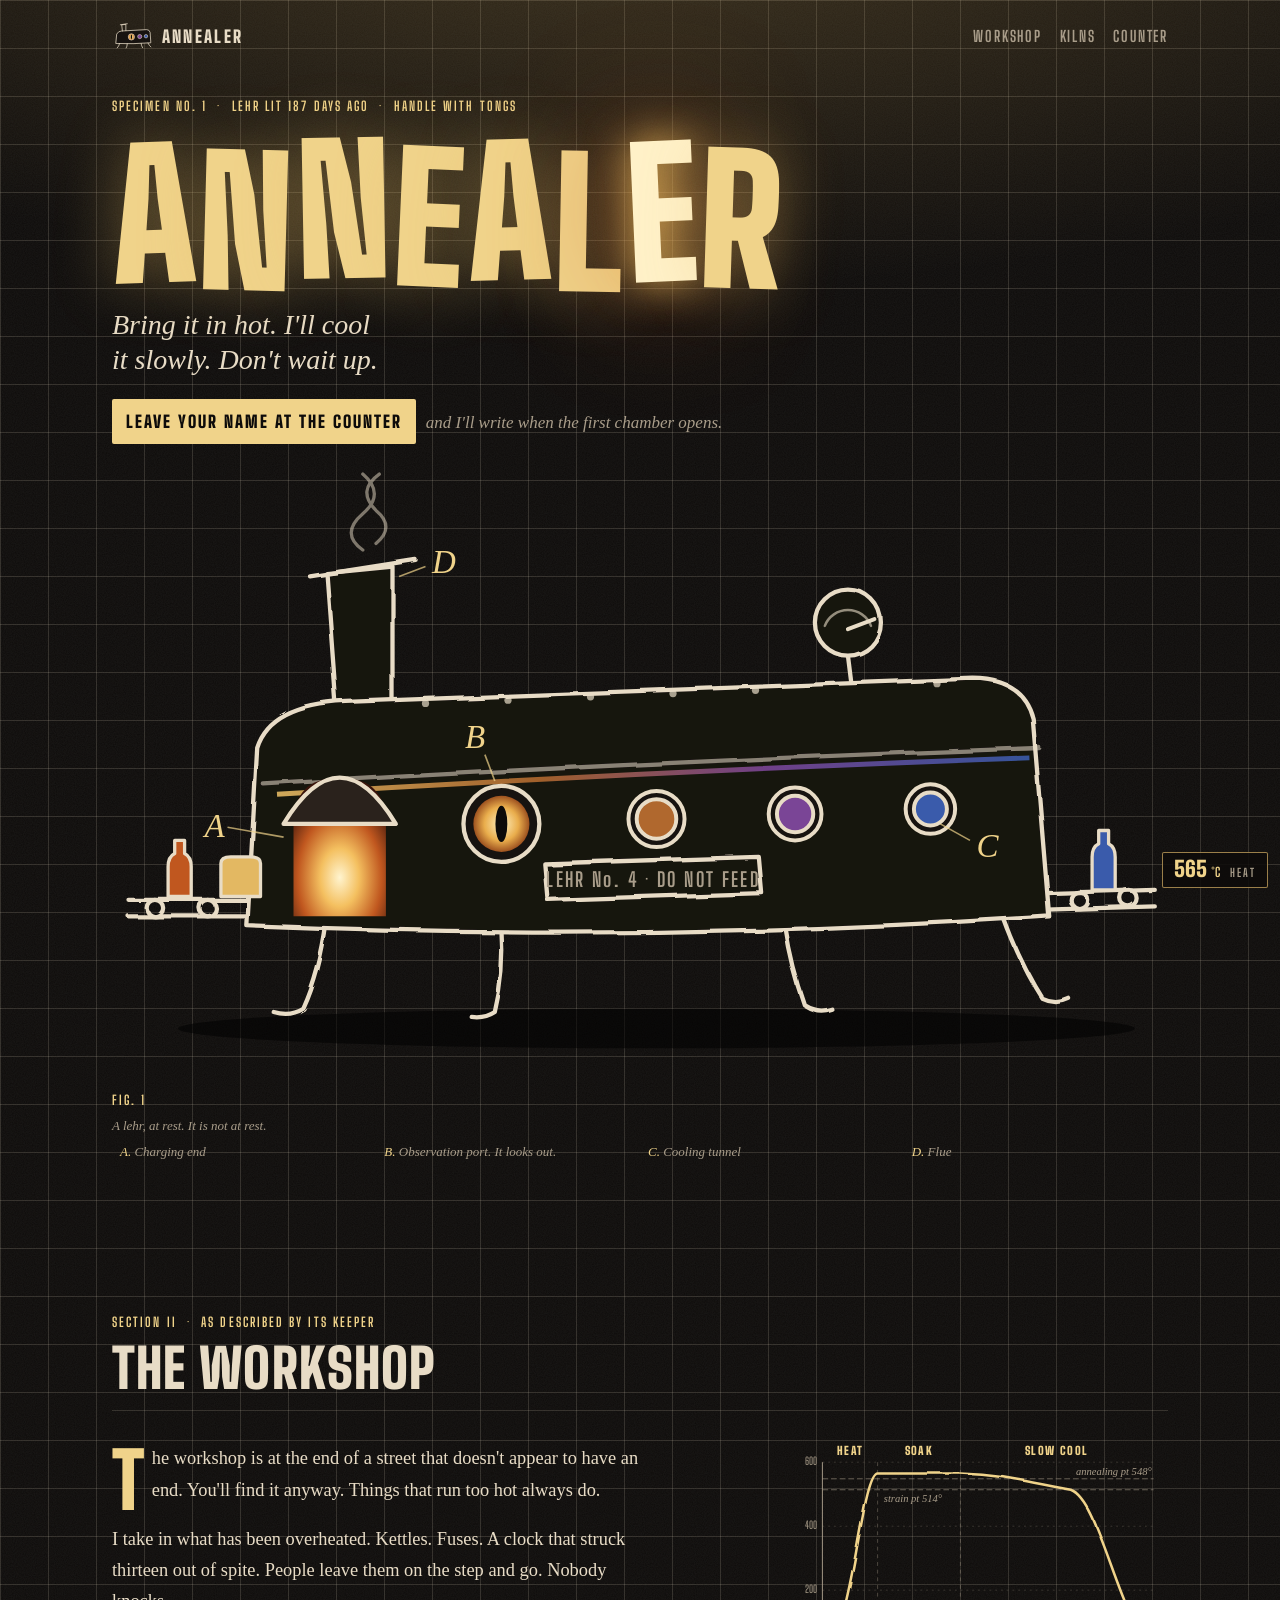
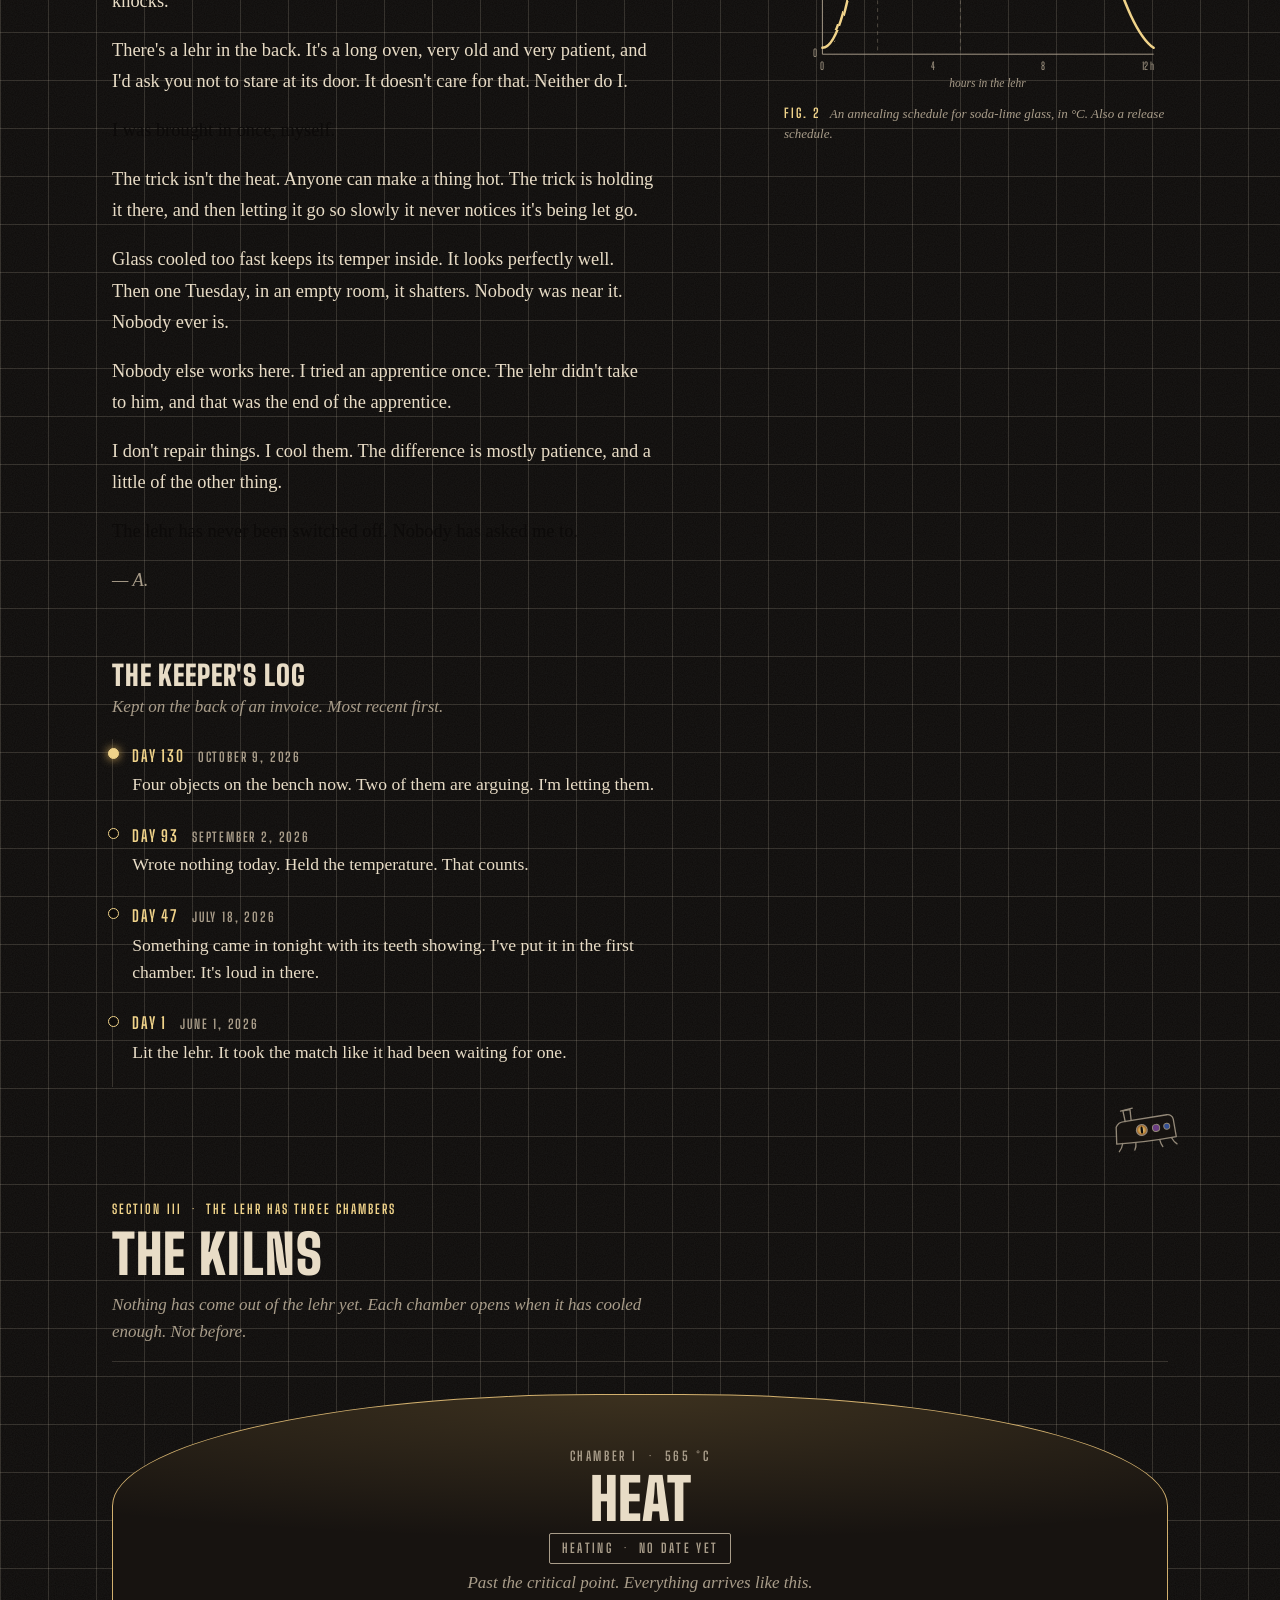
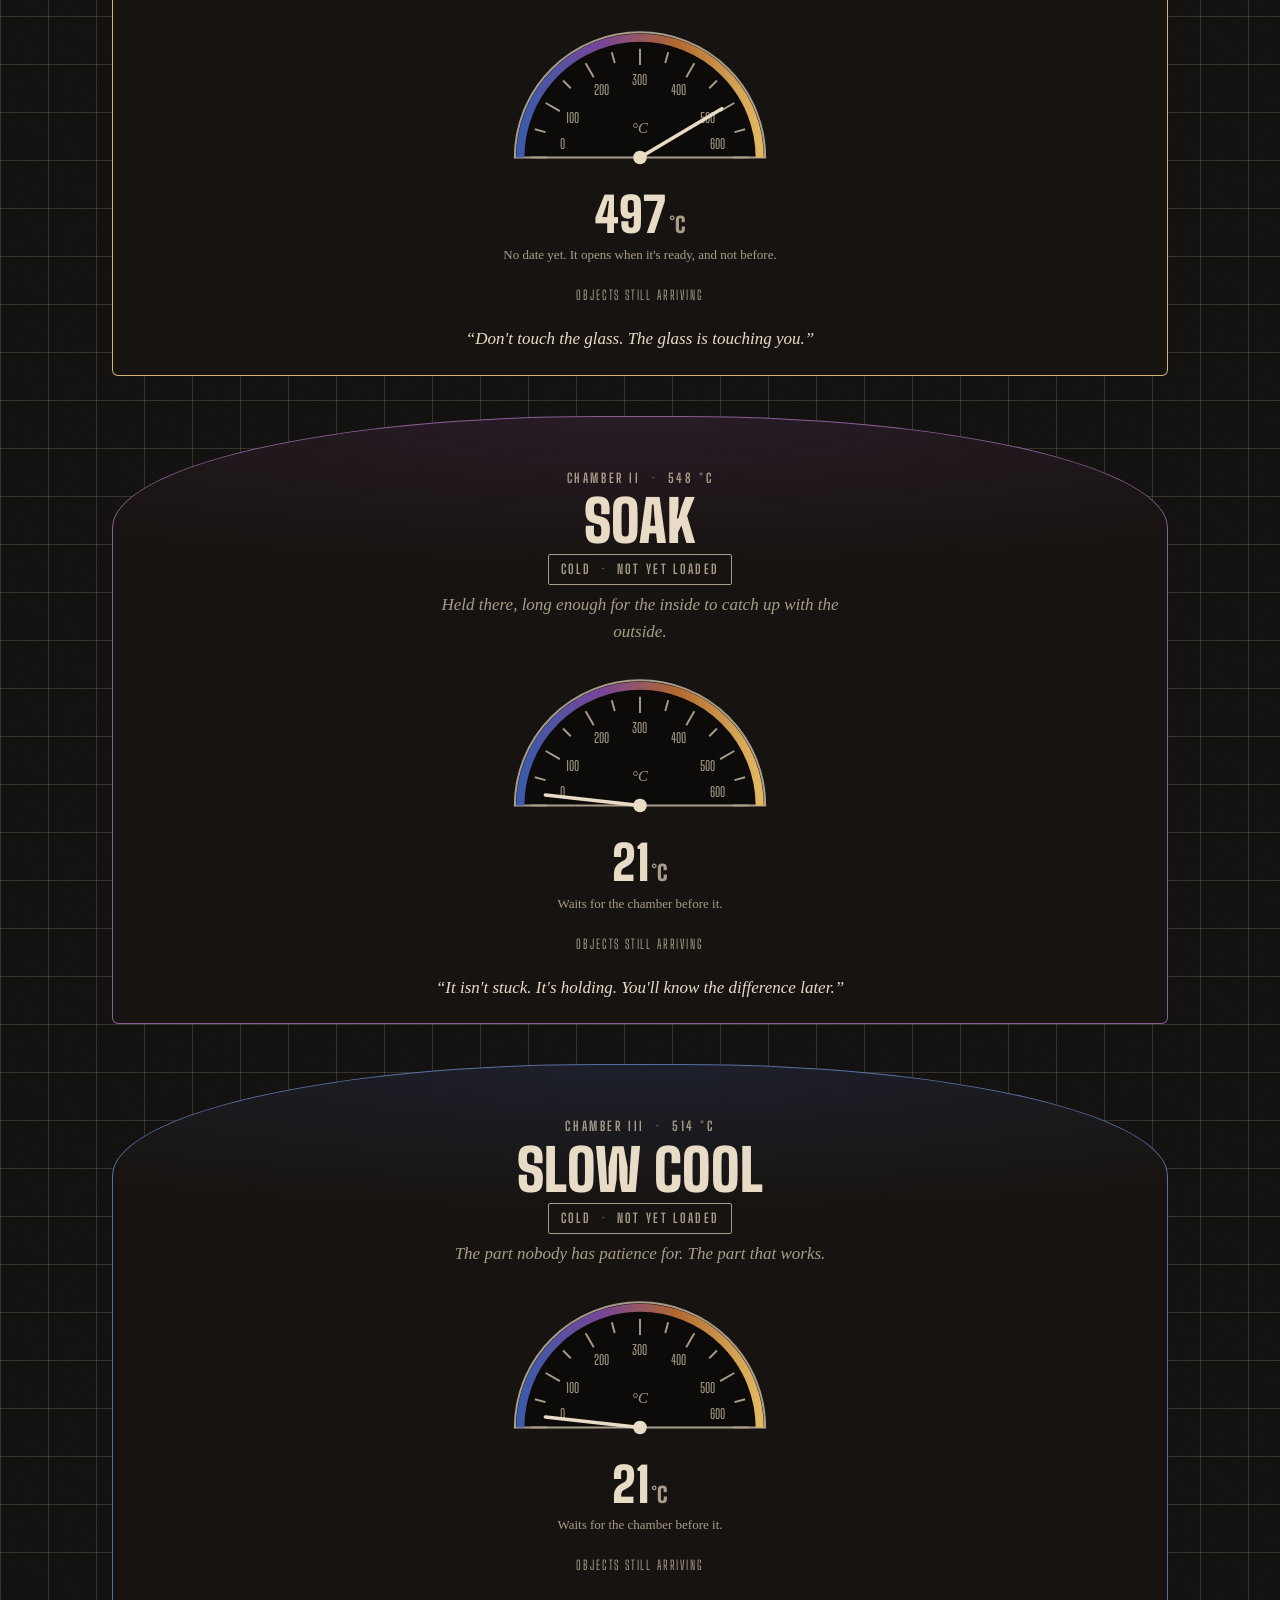
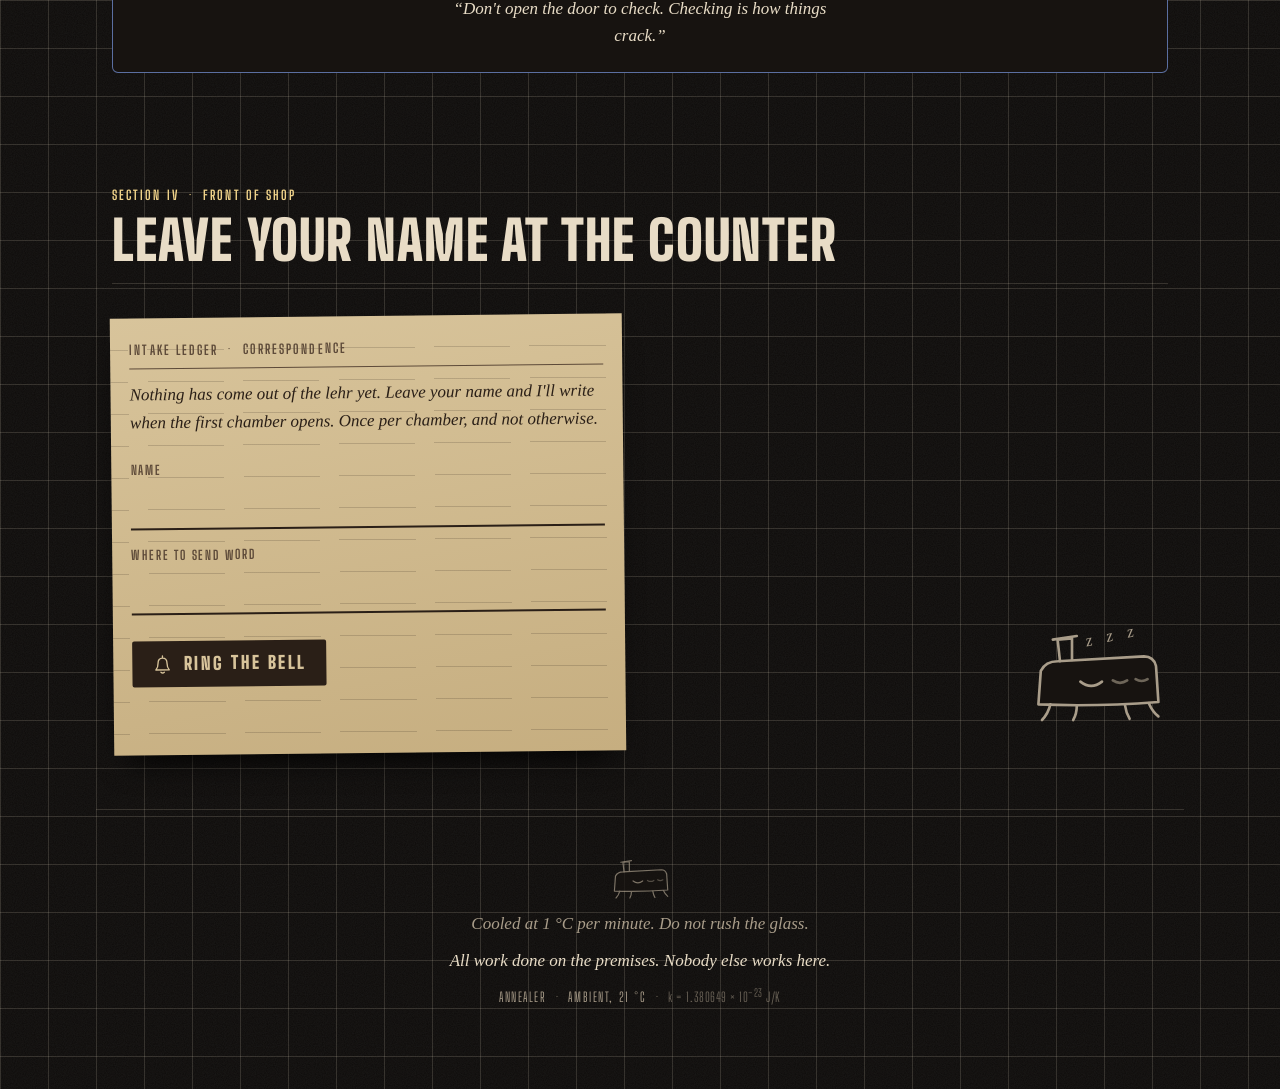
==== commit 43e4d49b: "Pre-release mode: undated chambers, keeper's log, live counter Chambers without a release date show " ====
--- a/index.html
+++ b/index.html
@@ -90,9 +90,10 @@
 
   <!-- LANDING -->
   <section class="hero wrap" id="top" aria-labelledby="wordmark">
-    <p class="specimen">Specimen No. 1 &nbsp;·&nbsp; Received hot &nbsp;·&nbsp; Handle with tongs</p>
+    <p class="specimen">Specimen No. 1 &nbsp;·&nbsp; <span id="days-lit">Lehr lit</span> &nbsp;·&nbsp; Handle with tongs</p>
     <h1 id="wordmark" class="wordmark" aria-label="ANNEALER"></h1>
     <p class="hero-line narrator" id="hero-line"></p>
+    <p class="hero-cta"><a href="#counter">Leave your name at the counter</a> <span class="narrator">and I'll write when the first chamber opens.</span></p>
 
     <figure class="lehr-figure">
       <button class="lehr-button" id="lehr" type="button" aria-label="The lehr. Poke it, if you must." aria-describedby="lehr-says">
@@ -240,6 +241,13 @@
         <figcaption id="schedule-cap"><span class="fig-no">Fig. 2</span> An annealing schedule for soda-lime glass, in °C. Also a release schedule.</figcaption>
       </figure>
     </div>
+    <section class="log" id="log" aria-labelledby="log-title">
+      <header class="log-head">
+        <h3 id="log-title">The Keeper's Log</h3>
+        <p class="narrator">Kept on the back of an invoice. Most recent first.</p>
+      </header>
+      <ol class="log-entries" id="log-entries"></ol>
+    </section>
     <svg class="peeker" viewBox="0 0 120 80" aria-hidden="true"><use href="#lehr-mini"/></svg>
   </section>
 
@@ -248,7 +256,7 @@
     <header class="section-head">
       <p class="eyebrow">Section III &nbsp;·&nbsp; The lehr has three chambers</p>
       <h2 id="kilns-title">The Kilns</h2>
-      <p class="section-lede narrator">Each chamber opens when it has cooled enough. Not before. I've tried before.</p>
+      <p class="section-lede narrator" id="kilns-lede"></p>
     </header>
     <div class="chambers" id="chambers"></div>
   </section>
@@ -260,7 +268,10 @@
       <h2 id="counter-title">Leave your name at the counter</h2>
     </header>
     <div class="counter-grid">
-      <form class="ledger" id="ledger" novalidate>
+      <!-- name + data-netlify let Netlify Forms collect entries on deploy. Remove both to keep it front-end only. -->
+      <form class="ledger" id="ledger" name="counter" method="POST" data-netlify="true" netlify-honeypot="bot-field" novalidate>
+        <input type="hidden" name="form-name" value="counter">
+        <p class="honeypot" hidden><label>Leave this empty <input name="bot-field" tabindex="-1" autocomplete="off"></label></p>
         <p class="ledger-head">Intake Ledger &nbsp;·&nbsp; Correspondence</p>
         <p class="ledger-intro narrator" id="counter-intro"></p>
         <label for="ledger-name">Name</label>
@@ -284,6 +295,7 @@
 <footer class="foot wrap">
   <svg class="foot-lehr" viewBox="0 0 120 80" aria-hidden="true"><use href="#lehr-asleep"/></svg>
   <p class="foot-line narrator" id="foot-line"></p>
+  <p class="foot-solo narrator" id="foot-solo"></p>
   <p class="foot-small">
     ANNEALER &nbsp;·&nbsp; Ambient, <span id="ambient">21</span>&nbsp;°C &nbsp;·&nbsp;
     <button class="boltzmann" id="boltzmann" type="button" aria-label="A constant. Press to see what it's for.">k = 1.380649 × 10<sup>−23</sup> J/K</button>
--- a/css/site.css
+++ b/css/site.css
@@ -205,6 +205,22 @@
   margin: 0;
   text-wrap: balance;
 }
+
+.hero-cta { margin: 0.4rem 0 0; display: flex; flex-wrap: wrap; gap: 0.2rem 0.6rem; align-items: baseline; color: var(--bone-dim); font-style: italic; }
+.hero-cta a {
+  font-family: var(--font-ind);
+  font-weight: 900;
+  font-style: normal;
+  font-size: 1.05rem;
+  letter-spacing: 0.12em;
+  text-transform: uppercase;
+  color: var(--soot);
+  background: var(--temper-ink);
+  text-decoration: none;
+  padding: 0.6rem 0.9rem 0.5rem;
+  border-radius: 2px;
+}
+.hero-cta a:hover { background: var(--bone); }
 
 .lehr-figure { margin: 1.5rem 0 0; display: grid; gap: 0.75rem; }
 .lehr-button {
@@ -325,6 +341,47 @@
   opacity: 0.85;
 }
 
+/* the keeper's log */
+.log {
+  padding-block: 3rem 0;
+  display: grid;
+  gap: 1.2rem;
+  max-width: 44rem;
+}
+.log-head { display: grid; gap: 0.3rem; }
+.log-head h3 { font-size: var(--step-2); text-transform: uppercase; letter-spacing: 0.03em; color: var(--bone); }
+.log-head p { margin: 0; color: var(--bone-dim); font-style: italic; }
+.log-entries { list-style: none; margin: 0; padding: 0; display: grid; gap: 0; border-left: 1px solid var(--rule); }
+.log-entries li { position: relative; padding: 0.2rem 0 1.3rem 1.2rem; display: grid; gap: 0.2rem; min-width: 0; }
+.log-entries li::before {
+  content: "";
+  position: absolute;
+  left: -5px;
+  top: 0.55rem;
+  width: 9px;
+  height: 9px;
+  border-radius: 50%;
+  background: var(--soot);
+  border: 1.5px solid var(--temper-ink);
+}
+.log-entries li:first-child::before { background: var(--temper-ink); box-shadow: 0 0 0.6rem var(--temper); }
+.log-day {
+  margin: 0;
+  display: flex;
+  flex-wrap: wrap;
+  gap: 0.2rem 0.8rem;
+  align-items: baseline;
+  font-family: var(--font-ind);
+  font-weight: 700;
+  text-transform: uppercase;
+  letter-spacing: 0.14em;
+  font-size: var(--step--1);
+  font-variant-numeric: tabular-nums;
+}
+.log-day span { color: var(--temper-ink); font-size: 1rem; }
+.log-day time { color: var(--bone-dim); }
+.log-text { margin: 0; font-size: 1.1rem; line-height: 1.55; max-width: var(--measure); }
+
 /* ---------- kilns ---------- */
 
 .chambers { display: grid; gap: 2.5rem; margin-top: 2rem; }
@@ -598,6 +655,7 @@
 }
 .foot-lehr { width: 4rem; color: var(--bone-dim); opacity: 0.7; }
 .foot-line { margin: 0; font-style: italic; color: var(--bone-dim); }
+.foot-solo { margin: 0; font-style: italic; color: var(--bone); }
 .foot-small { margin: 0; font-family: var(--font-ind); font-size: 0.82rem; letter-spacing: 0.12em; text-transform: uppercase; color: var(--bone-dim); font-variant-numeric: tabular-nums; }
 .boltzmann {
   all: unset;
